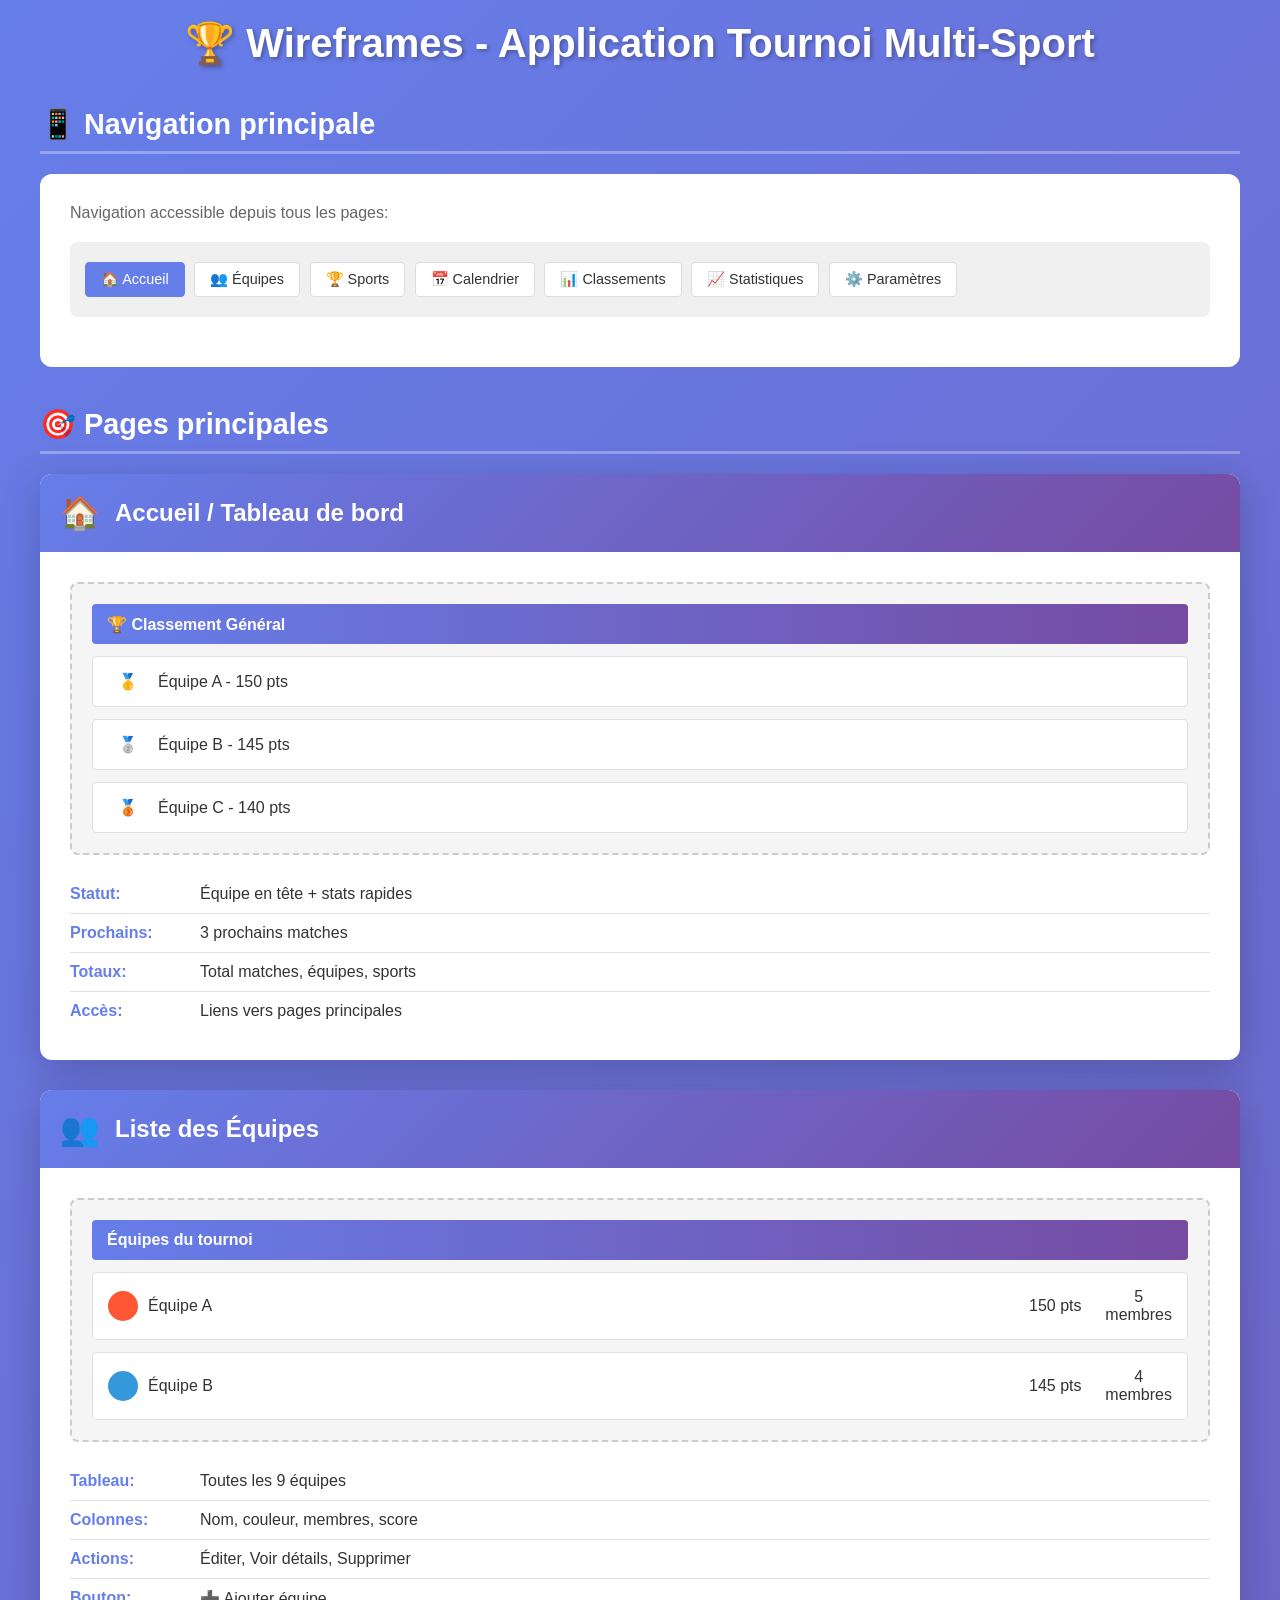
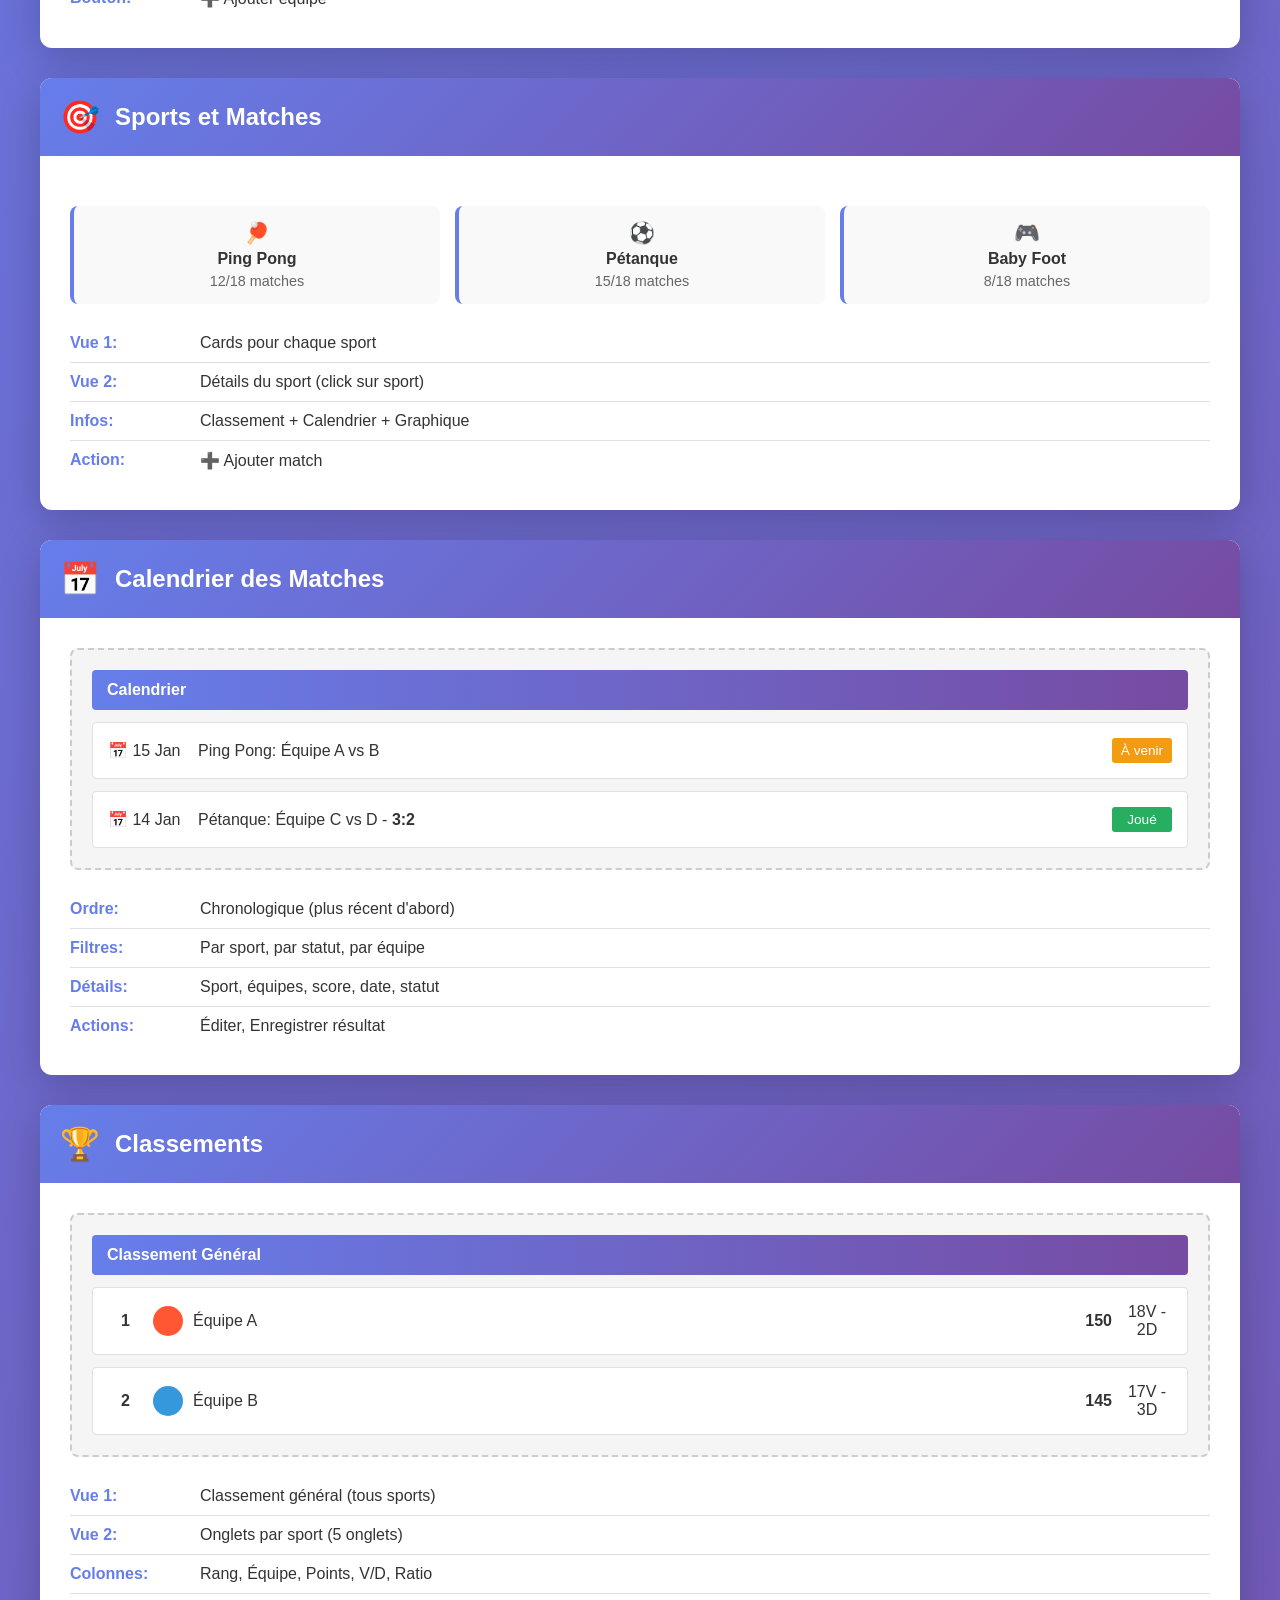
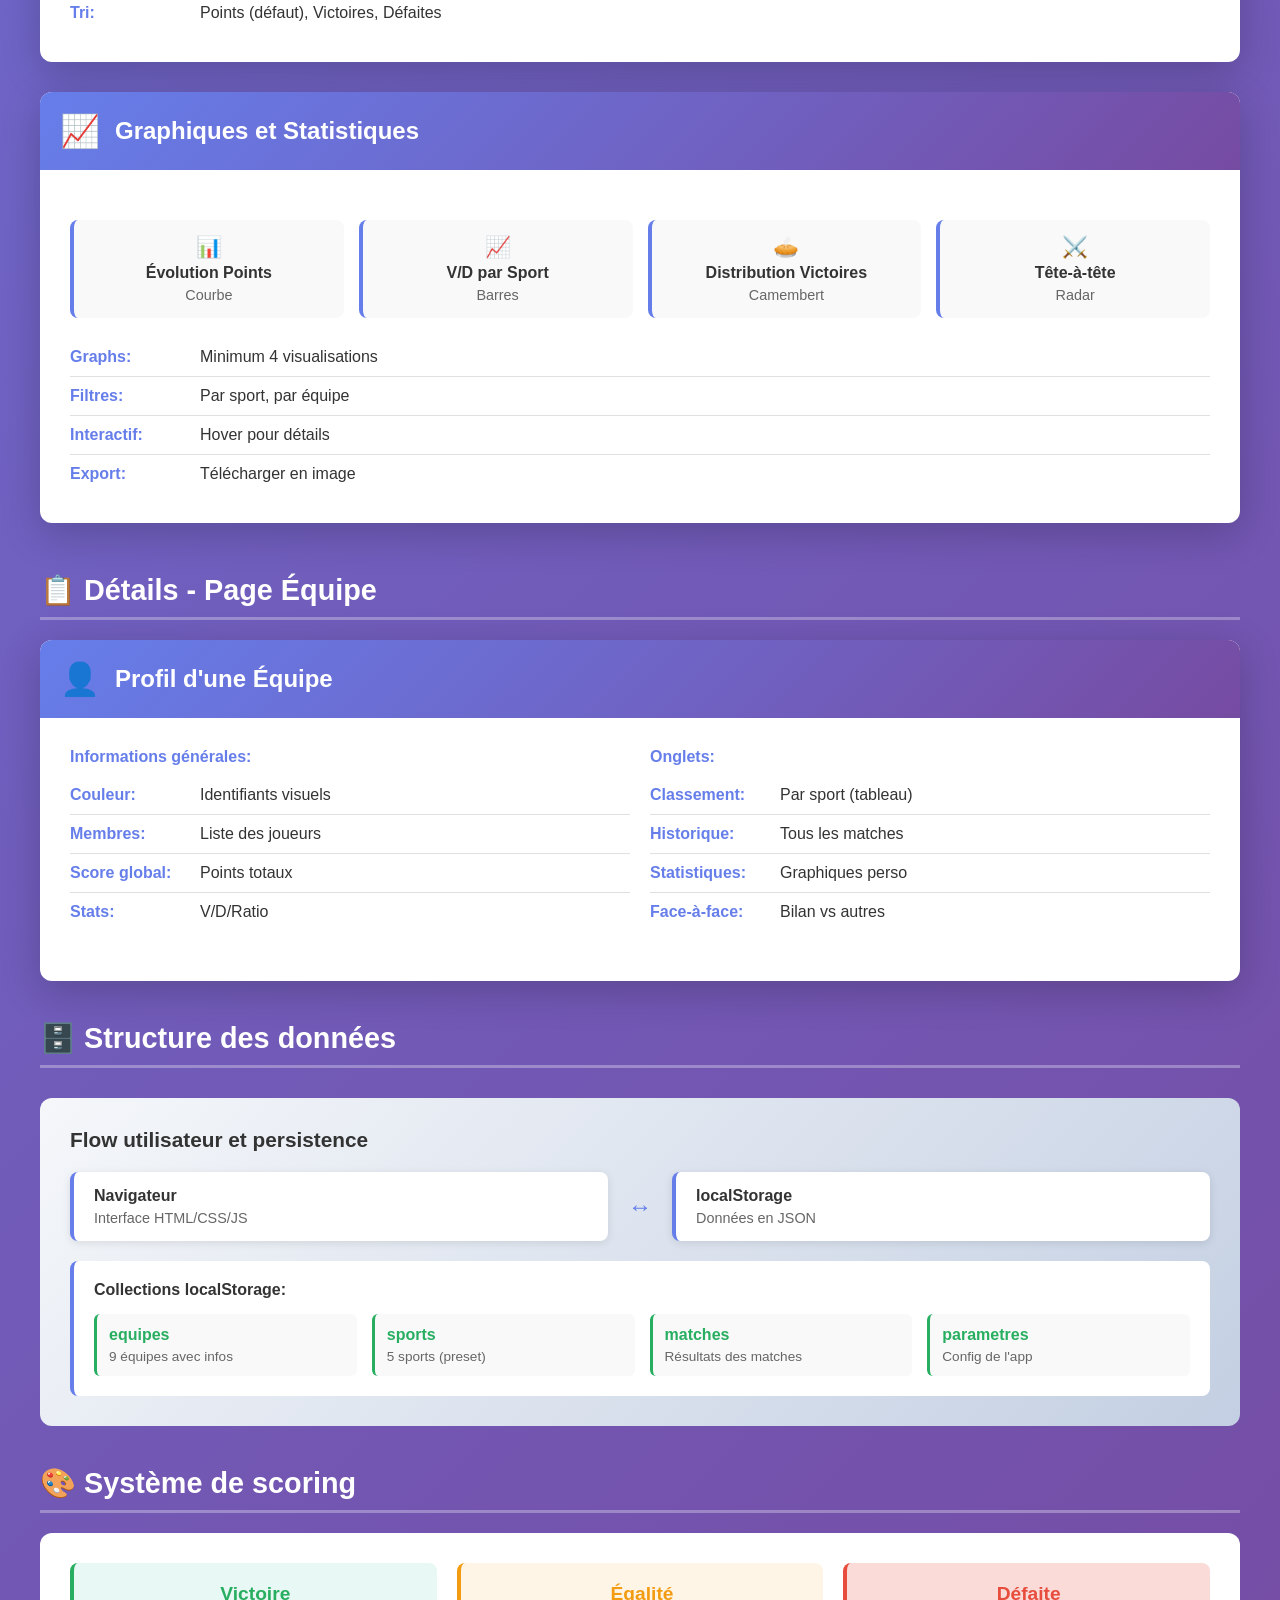
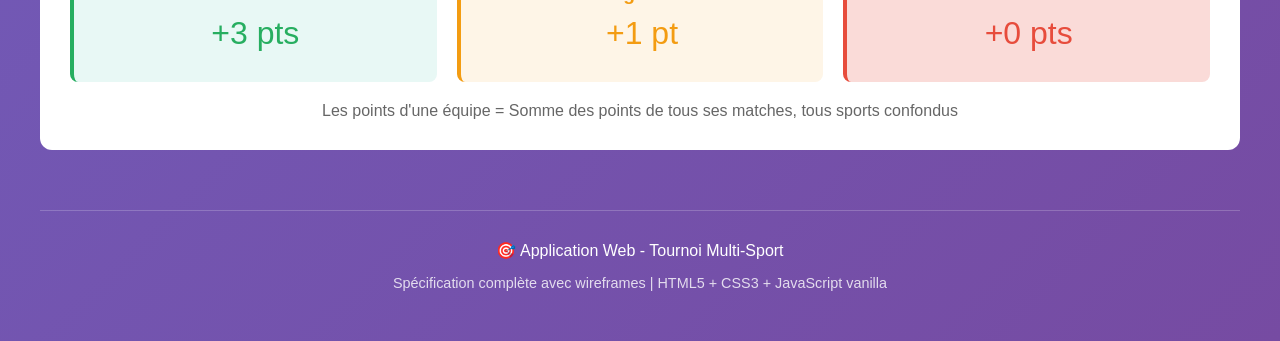
==== WIREFRAMES.html @ c4575656 "Spec: Application web tournoi multi-sport avec 9 équipes et 5 sports Ajout de trois documents de spé" ====
<!DOCTYPE html>
<html lang="fr">
<head>
    <meta charset="UTF-8">
    <meta name="viewport" content="width=device-width, initial-scale=1.0">
    <title>Wireframes - Application Tournoi Multi-Sport</title>
    <style>
        * {
            margin: 0;
            padding: 0;
            box-sizing: border-box;
        }

        body {
            font-family: -apple-system, BlinkMacSystemFont, 'Segoe UI', Roboto, Oxygen, Ubuntu, Cantarell, sans-serif;
            background: linear-gradient(135deg, #667eea 0%, #764ba2 100%);
            color: #333;
            padding: 20px;
            min-height: 100vh;
        }

        .container {
            max-width: 1200px;
            margin: 0 auto;
        }

        h1 {
            color: white;
            text-align: center;
            margin-bottom: 40px;
            font-size: 2.5em;
            text-shadow: 2px 2px 4px rgba(0,0,0,0.3);
        }

        h2 {
            color: white;
            margin-bottom: 20px;
            margin-top: 40px;
            font-size: 1.8em;
            padding-bottom: 10px;
            border-bottom: 3px solid rgba(255,255,255,0.3);
        }

        .pages-grid {
            display: grid;
            grid-template-columns: repeat(auto-fit, minmax(600px, 1fr));
            gap: 30px;
            margin-bottom: 50px;
        }

        .page-card {
            background: white;
            border-radius: 12px;
            box-shadow: 0 10px 40px rgba(0,0,0,0.2);
            overflow: hidden;
            transition: transform 0.3s ease, box-shadow 0.3s ease;
        }

        .page-card:hover {
            transform: translateY(-5px);
            box-shadow: 0 15px 50px rgba(0,0,0,0.3);
        }

        .page-header {
            background: linear-gradient(135deg, #667eea 0%, #764ba2 100%);
            color: white;
            padding: 20px;
            display: flex;
            align-items: center;
            gap: 15px;
        }

        .page-header h3 {
            font-size: 1.5em;
            margin: 0;
        }

        .page-icon {
            font-size: 2em;
        }

        .page-content {
            padding: 30px;
        }

        .wireframe {
            background: #f5f5f5;
            border: 2px dashed #ccc;
            border-radius: 8px;
            padding: 20px;
            margin-bottom: 20px;
            min-height: 200px;
            display: flex;
            flex-direction: column;
            gap: 12px;
        }

        .wireframe-bar {
            background: linear-gradient(90deg, #667eea 0%, #764ba2 100%);
            height: 40px;
            border-radius: 4px;
            color: white;
            display: flex;
            align-items: center;
            padding: 0 15px;
            font-weight: 600;
        }

        .wireframe-row {
            background: white;
            border: 1px solid #e0e0e0;
            border-radius: 4px;
            padding: 15px;
            display: flex;
            gap: 10px;
            align-items: center;
        }

        .wireframe-cell {
            flex: 1;
            background: #f9f9f9;
            padding: 10px;
            border-radius: 3px;
            border-left: 3px solid #667eea;
            font-size: 0.9em;
            color: #666;
        }

        .element-list {
            list-style: none;
            padding: 0;
        }

        .element-list li {
            padding: 10px 0;
            border-bottom: 1px solid #e0e0e0;
            display: flex;
            gap: 10px;
            align-items: flex-start;
        }

        .element-list li:last-child {
            border-bottom: none;
        }

        .element-list em {
            color: #667eea;
            font-style: normal;
            font-weight: 600;
            min-width: 120px;
        }

        .navigation-example {
            background: #f0f0f0;
            padding: 15px;
            border-radius: 8px;
            margin: 20px 0;
        }

        .nav-item {
            display: inline-block;
            padding: 8px 15px;
            background: white;
            border: 1px solid #ddd;
            border-radius: 4px;
            margin: 5px 5px 5px 0;
            font-size: 0.9em;
        }

        .nav-item.active {
            background: #667eea;
            color: white;
            border-color: #667eea;
        }

        .feature-grid {
            display: grid;
            grid-template-columns: repeat(auto-fit, minmax(200px, 1fr));
            gap: 15px;
            margin: 20px 0;
        }

        .feature-box {
            background: #f9f9f9;
            padding: 15px;
            border-radius: 8px;
            border-left: 4px solid #667eea;
            text-align: center;
        }

        .feature-box em {
            display: block;
            font-size: 1.3em;
            margin-bottom: 5px;
            font-style: normal;
        }

        .data-flow {
            background: linear-gradient(135deg, #f5f7fa 0%, #c3cfe2 100%);
            padding: 30px;
            border-radius: 12px;
            margin: 30px 0;
        }

        .data-flow h3 {
            color: #333;
            margin-bottom: 20px;
            font-size: 1.3em;
        }

        .flow-box {
            display: flex;
            gap: 20px;
            align-items: center;
            margin: 15px 0;
            flex-wrap: wrap;
        }

        .flow-item {
            background: white;
            padding: 15px 20px;
            border-radius: 8px;
            border-left: 4px solid #667eea;
            flex: 1;
            min-width: 150px;
            box-shadow: 0 2px 8px rgba(0,0,0,0.1);
        }

        .flow-arrow {
            color: #667eea;
            font-size: 1.5em;
            font-weight: bold;
        }

        .footer {
            text-align: center;
            color: white;
            margin-top: 60px;
            padding: 30px;
            border-top: 1px solid rgba(255,255,255,0.2);
        }

        @media (max-width: 768px) {
            .pages-grid {
                grid-template-columns: 1fr;
            }

            h1 {
                font-size: 1.8em;
            }

            h2 {
                font-size: 1.4em;
            }
        }
    </style>
</head>
<body>
    <div class="container">
        <h1>🏆 Wireframes - Application Tournoi Multi-Sport</h1>

        <h2>📱 Navigation principale</h2>
        <div style="background: white; padding: 30px; border-radius: 12px; margin-bottom: 40px;">
            <p style="color: #666; margin-bottom: 15px;">Navigation accessible depuis tous les pages:</p>
            <div class="navigation-example">
                <div class="nav-item active">🏠 Accueil</div>
                <div class="nav-item">👥 Équipes</div>
                <div class="nav-item">🏆 Sports</div>
                <div class="nav-item">📅 Calendrier</div>
                <div class="nav-item">📊 Classements</div>
                <div class="nav-item">📈 Statistiques</div>
                <div class="nav-item">⚙️ Paramètres</div>
            </div>
        </div>

        <h2>🎯 Pages principales</h2>
        <div class="pages-grid">
            <!-- Page 1: Accueil -->
            <div class="page-card">
                <div class="page-header">
                    <span class="page-icon">🏠</span>
                    <h3>Accueil / Tableau de bord</h3>
                </div>
                <div class="page-content">
                    <div class="wireframe">
                        <div class="wireframe-bar">🏆 Classement Général</div>
                        <div class="wireframe-row">
                            <div style="flex: 0 0 40px; text-align: center; font-weight: bold;">🥇</div>
                            <div style="flex: 1;">Équipe A - 150 pts</div>
                        </div>
                        <div class="wireframe-row">
                            <div style="flex: 0 0 40px; text-align: center; font-weight: bold;">🥈</div>
                            <div style="flex: 1;">Équipe B - 145 pts</div>
                        </div>
                        <div class="wireframe-row">
                            <div style="flex: 0 0 40px; text-align: center; font-weight: bold;">🥉</div>
                            <div style="flex: 1;">Équipe C - 140 pts</div>
                        </div>
                    </div>

                    <ul class="element-list">
                        <li><em>Statut:</em> Équipe en tête + stats rapides</li>
                        <li><em>Prochains:</em> 3 prochains matches</li>
                        <li><em>Totaux:</em> Total matches, équipes, sports</li>
                        <li><em>Accès:</em> Liens vers pages principales</li>
                    </ul>
                </div>
            </div>

            <!-- Page 2: Équipes -->
            <div class="page-card">
                <div class="page-header">
                    <span class="page-icon">👥</span>
                    <h3>Liste des Équipes</h3>
                </div>
                <div class="page-content">
                    <div class="wireframe">
                        <div class="wireframe-bar">Équipes du tournoi</div>
                        <div class="wireframe-row">
                            <div style="flex: 0 0 30px; width: 30px; height: 30px; background: #FF5733; border-radius: 50%;"></div>
                            <div style="flex: 1;">Équipe A</div>
                            <div style="flex: 0 0 80px; text-align: center;">150 pts</div>
                            <div style="flex: 0 0 60px; text-align: center;">5 membres</div>
                        </div>
                        <div class="wireframe-row">
                            <div style="flex: 0 0 30px; width: 30px; height: 30px; background: #3498DB; border-radius: 50%;"></div>
                            <div style="flex: 1;">Équipe B</div>
                            <div style="flex: 0 0 80px; text-align: center;">145 pts</div>
                            <div style="flex: 0 0 60px; text-align: center;">4 membres</div>
                        </div>
                    </div>

                    <ul class="element-list">
                        <li><em>Tableau:</em> Toutes les 9 équipes</li>
                        <li><em>Colonnes:</em> Nom, couleur, membres, score</li>
                        <li><em>Actions:</em> Éditer, Voir détails, Supprimer</li>
                        <li><em>Bouton:</em> ➕ Ajouter équipe</li>
                    </ul>
                </div>
            </div>

            <!-- Page 3: Sports -->
            <div class="page-card">
                <div class="page-header">
                    <span class="page-icon">🎯</span>
                    <h3>Sports et Matches</h3>
                </div>
                <div class="page-content">
                    <div class="feature-grid">
                        <div class="feature-box">
                            <em>🏓</em>
                            <strong>Ping Pong</strong>
                            <p style="color: #666; font-size: 0.9em; margin-top: 5px;">12/18 matches</p>
                        </div>
                        <div class="feature-box">
                            <em>⚽</em>
                            <strong>Pétanque</strong>
                            <p style="color: #666; font-size: 0.9em; margin-top: 5px;">15/18 matches</p>
                        </div>
                        <div class="feature-box">
                            <em>🎮</em>
                            <strong>Baby Foot</strong>
                            <p style="color: #666; font-size: 0.9em; margin-top: 5px;">8/18 matches</p>
                        </div>
                    </div>

                    <ul class="element-list">
                        <li><em>Vue 1:</em> Cards pour chaque sport</li>
                        <li><em>Vue 2:</em> Détails du sport (click sur sport)</li>
                        <li><em>Infos:</em> Classement + Calendrier + Graphique</li>
                        <li><em>Action:</em> ➕ Ajouter match</li>
                    </ul>
                </div>
            </div>

            <!-- Page 4: Calendrier -->
            <div class="page-card">
                <div class="page-header">
                    <span class="page-icon">📅</span>
                    <h3>Calendrier des Matches</h3>
                </div>
                <div class="page-content">
                    <div class="wireframe">
                        <div class="wireframe-bar">Calendrier</div>
                        <div class="wireframe-row">
                            <div style="flex: 0 0 80px;">📅 15 Jan</div>
                            <div style="flex: 1;">Ping Pong: Équipe A vs B</div>
                            <div style="flex: 0 0 60px; background: #F39C12; color: white; padding: 5px; border-radius: 3px; text-align: center; font-size: 0.85em;">À venir</div>
                        </div>
                        <div class="wireframe-row">
                            <div style="flex: 0 0 80px;">📅 14 Jan</div>
                            <div style="flex: 1;">Pétanque: Équipe C vs D - <strong>3:2</strong></div>
                            <div style="flex: 0 0 60px; background: #27AE60; color: white; padding: 5px; border-radius: 3px; text-align: center; font-size: 0.85em;">Joué</div>
                        </div>
                    </div>

                    <ul class="element-list">
                        <li><em>Ordre:</em> Chronologique (plus récent d'abord)</li>
                        <li><em>Filtres:</em> Par sport, par statut, par équipe</li>
                        <li><em>Détails:</em> Sport, équipes, score, date, statut</li>
                        <li><em>Actions:</em> Éditer, Enregistrer résultat</li>
                    </ul>
                </div>
            </div>

            <!-- Page 5: Classements -->
            <div class="page-card">
                <div class="page-header">
                    <span class="page-icon">🏆</span>
                    <h3>Classements</h3>
                </div>
                <div class="page-content">
                    <div class="wireframe">
                        <div class="wireframe-bar">Classement Général</div>
                        <div class="wireframe-row">
                            <div style="flex: 0 0 35px; text-align: center; font-weight: bold;">1</div>
                            <div style="flex: 0 0 30px; width: 30px; height: 30px; background: #FF5733; border-radius: 50%;"></div>
                            <div style="flex: 1;">Équipe A</div>
                            <div style="flex: 0 0 50px; text-align: right;"><strong>150</strong></div>
                            <div style="flex: 0 0 50px; text-align: center;">18V - 2D</div>
                        </div>
                        <div class="wireframe-row">
                            <div style="flex: 0 0 35px; text-align: center; font-weight: bold;">2</div>
                            <div style="flex: 0 0 30px; width: 30px; height: 30px; background: #3498DB; border-radius: 50%;"></div>
                            <div style="flex: 1;">Équipe B</div>
                            <div style="flex: 0 0 50px; text-align: right;"><strong>145</strong></div>
                            <div style="flex: 0 0 50px; text-align: center;">17V - 3D</div>
                        </div>
                    </div>

                    <ul class="element-list">
                        <li><em>Vue 1:</em> Classement général (tous sports)</li>
                        <li><em>Vue 2:</em> Onglets par sport (5 onglets)</li>
                        <li><em>Colonnes:</em> Rang, Équipe, Points, V/D, Ratio</li>
                        <li><em>Tri:</em> Points (défaut), Victoires, Défaites</li>
                    </ul>
                </div>
            </div>

            <!-- Page 6: Statistiques -->
            <div class="page-card">
                <div class="page-header">
                    <span class="page-icon">📈</span>
                    <h3>Graphiques et Statistiques</h3>
                </div>
                <div class="page-content">
                    <div class="feature-grid">
                        <div class="feature-box">
                            <em>📊</em>
                            <strong>Évolution Points</strong>
                            <p style="color: #666; font-size: 0.9em; margin-top: 5px;">Courbe</p>
                        </div>
                        <div class="feature-box">
                            <em>📈</em>
                            <strong>V/D par Sport</strong>
                            <p style="color: #666; font-size: 0.9em; margin-top: 5px;">Barres</p>
                        </div>
                        <div class="feature-box">
                            <em>🥧</em>
                            <strong>Distribution Victoires</strong>
                            <p style="color: #666; font-size: 0.9em; margin-top: 5px;">Camembert</p>
                        </div>
                        <div class="feature-box">
                            <em>⚔️</em>
                            <strong>Tête-à-tête</strong>
                            <p style="color: #666; font-size: 0.9em; margin-top: 5px;">Radar</p>
                        </div>
                    </div>

                    <ul class="element-list">
                        <li><em>Graphs:</em> Minimum 4 visualisations</li>
                        <li><em>Filtres:</em> Par sport, par équipe</li>
                        <li><em>Interactif:</em> Hover pour détails</li>
                        <li><em>Export:</em> Télécharger en image</li>
                    </ul>
                </div>
            </div>
        </div>

        <h2>📋 Détails - Page Équipe</h2>
        <div class="page-card" style="margin-bottom: 40px;">
            <div class="page-header">
                <span class="page-icon">👤</span>
                <h3>Profil d'une Équipe</h3>
            </div>
            <div class="page-content">
                <div style="display: grid; grid-template-columns: 1fr 1fr; gap: 20px;">
                    <div>
                        <strong style="display: block; margin-bottom: 10px; color: #667eea;">Informations générales:</strong>
                        <ul class="element-list" style="margin-bottom: 20px;">
                            <li><em>Couleur:</em> Identifiants visuels</li>
                            <li><em>Membres:</em> Liste des joueurs</li>
                            <li><em>Score global:</em> Points totaux</li>
                            <li><em>Stats:</em> V/D/Ratio</li>
                        </ul>
                    </div>
                    <div>
                        <strong style="display: block; margin-bottom: 10px; color: #667eea;">Onglets:</strong>
                        <ul class="element-list">
                            <li><em>Classement:</em> Par sport (tableau)</li>
                            <li><em>Historique:</em> Tous les matches</li>
                            <li><em>Statistiques:</em> Graphiques perso</li>
                            <li><em>Face-à-face:</em> Bilan vs autres</li>
                        </ul>
                    </div>
                </div>
            </div>
        </div>

        <h2>🗄️ Structure des données</h2>
        <div class="data-flow">
            <h3>Flow utilisateur et persistence</h3>
            <div class="flow-box">
                <div class="flow-item">
                    <strong>Navigateur</strong>
                    <p style="color: #666; margin-top: 5px; font-size: 0.9em;">Interface HTML/CSS/JS</p>
                </div>
                <div class="flow-arrow">↔️</div>
                <div class="flow-item">
                    <strong>localStorage</strong>
                    <p style="color: #666; margin-top: 5px; font-size: 0.9em;">Données en JSON</p>
                </div>
            </div>

            <div style="background: white; padding: 20px; border-radius: 8px; margin-top: 20px; border-left: 4px solid #667eea;">
                <strong style="display: block; margin-bottom: 15px; color: #333;">Collections localStorage:</strong>
                <div style="display: grid; grid-template-columns: repeat(auto-fit, minmax(180px, 1fr)); gap: 15px;">
                    <div style="background: #f9f9f9; padding: 12px; border-radius: 6px; border-left: 3px solid #27AE60;">
                        <strong style="display: block; margin-bottom: 5px; color: #27AE60;">equipes</strong>
                        <p style="font-size: 0.85em; color: #666;">9 équipes avec infos</p>
                    </div>
                    <div style="background: #f9f9f9; padding: 12px; border-radius: 6px; border-left: 3px solid #27AE60;">
                        <strong style="display: block; margin-bottom: 5px; color: #27AE60;">sports</strong>
                        <p style="font-size: 0.85em; color: #666;">5 sports (preset)</p>
                    </div>
                    <div style="background: #f9f9f9; padding: 12px; border-radius: 6px; border-left: 3px solid #27AE60;">
                        <strong style="display: block; margin-bottom: 5px; color: #27AE60;">matches</strong>
                        <p style="font-size: 0.85em; color: #666;">Résultats des matches</p>
                    </div>
                    <div style="background: #f9f9f9; padding: 12px; border-radius: 6px; border-left: 3px solid #27AE60;">
                        <strong style="display: block; margin-bottom: 5px; color: #27AE60;">parametres</strong>
                        <p style="font-size: 0.85em; color: #666;">Config de l'app</p>
                    </div>
                </div>
            </div>
        </div>

        <h2>🎨 Système de scoring</h2>
        <div style="background: white; padding: 30px; border-radius: 12px; margin-bottom: 40px;">
            <div style="display: grid; grid-template-columns: 1fr 1fr 1fr; gap: 20px;">
                <div style="text-align: center; padding: 20px; background: #E8F8F5; border-radius: 8px; border-left: 4px solid #27AE60;">
                    <strong style="font-size: 1.2em; color: #27AE60;">Victoire</strong>
                    <p style="font-size: 2em; margin: 10px 0; color: #27AE60;">+3 pts</p>
                </div>
                <div style="text-align: center; padding: 20px; background: #FEF5E7; border-radius: 8px; border-left: 4px solid #F39C12;">
                    <strong style="font-size: 1.2em; color: #F39C12;">Égalité</strong>
                    <p style="font-size: 2em; margin: 10px 0; color: #F39C12;">+1 pt</p>
                </div>
                <div style="text-align: center; padding: 20px; background: #FADBD8; border-radius: 8px; border-left: 4px solid #E74C3C;">
                    <strong style="font-size: 1.2em; color: #E74C3C;">Défaite</strong>
                    <p style="font-size: 2em; margin: 10px 0; color: #E74C3C;">+0 pts</p>
                </div>
            </div>
            <p style="color: #666; margin-top: 20px; text-align: center;">
                Les points d'une équipe = Somme des points de tous ses matches, tous sports confondus
            </p>
        </div>

        <div class="footer">
            <p style="margin-bottom: 15px;">🎯 Application Web - Tournoi Multi-Sport</p>
            <p style="font-size: 0.9em; opacity: 0.8;">Spécification complète avec wireframes | HTML5 + CSS3 + JavaScript vanilla</p>
        </div>
    </div>
</body>
</html>
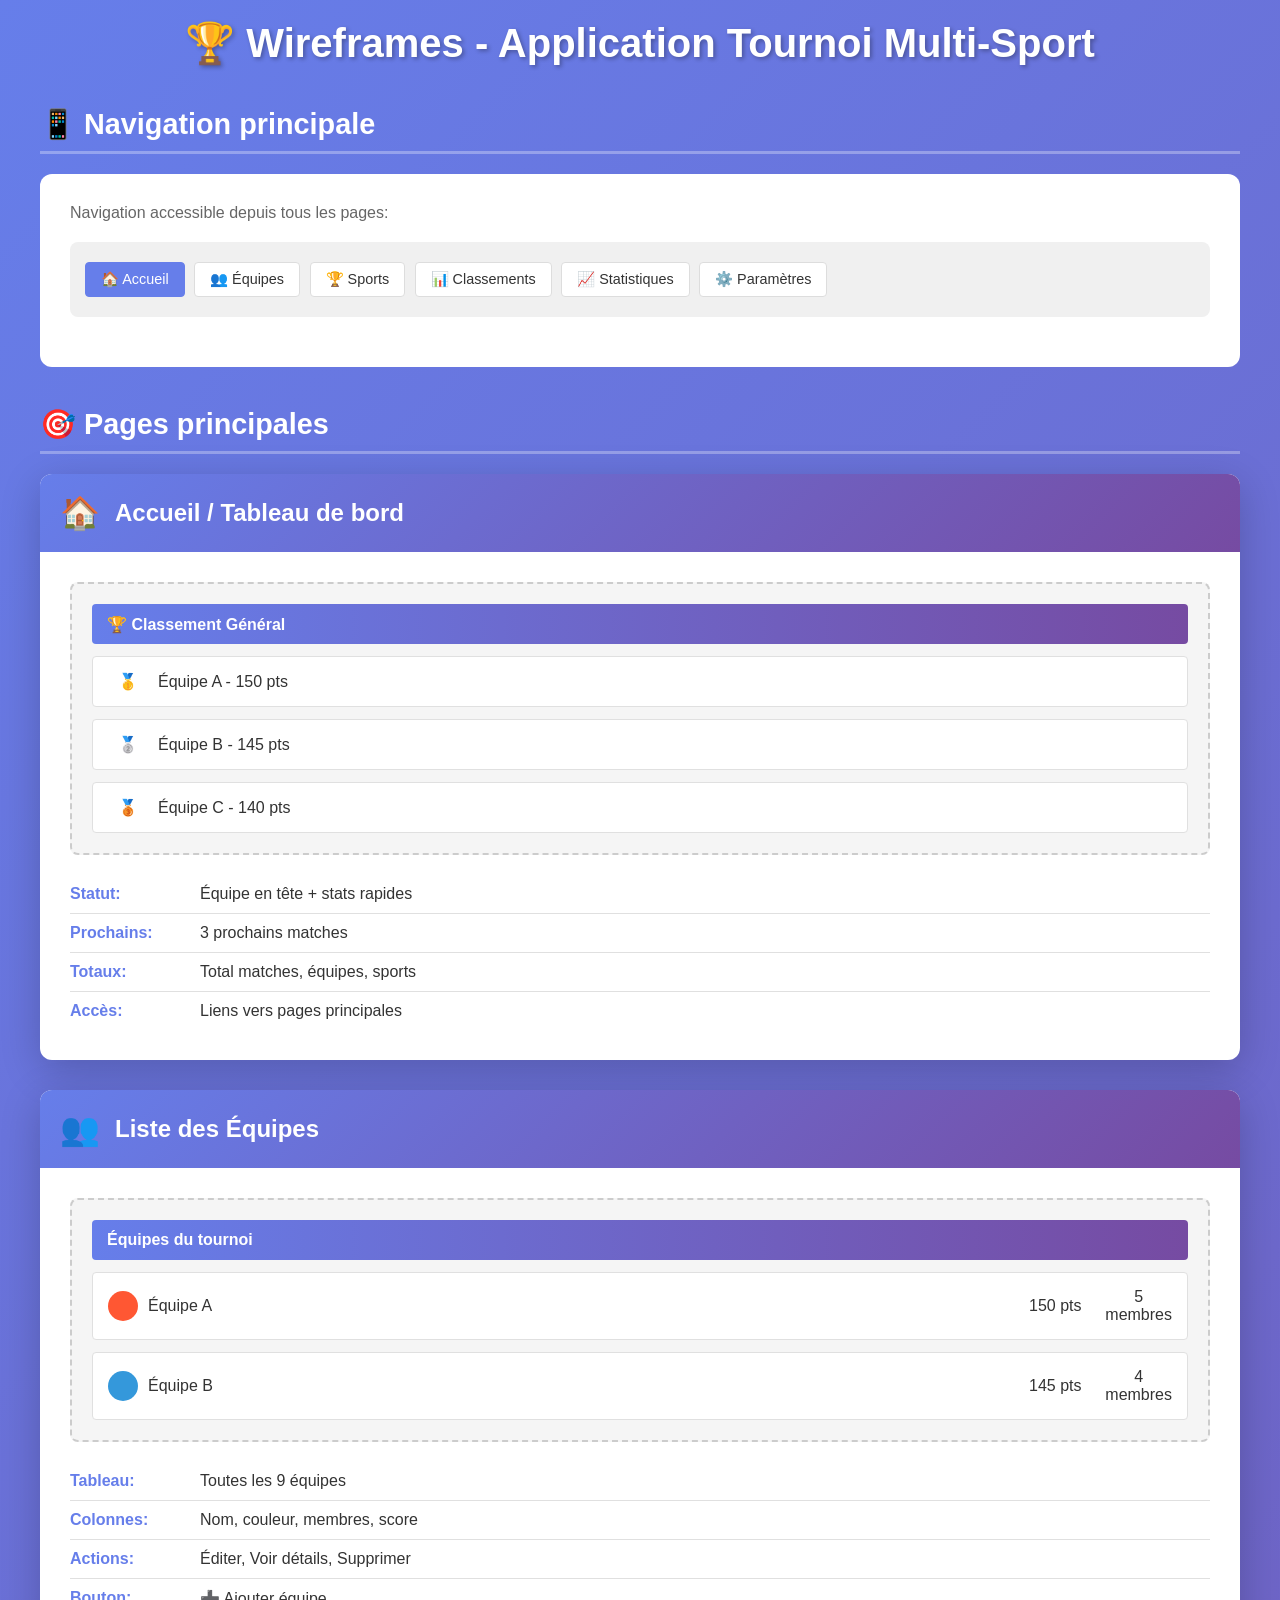
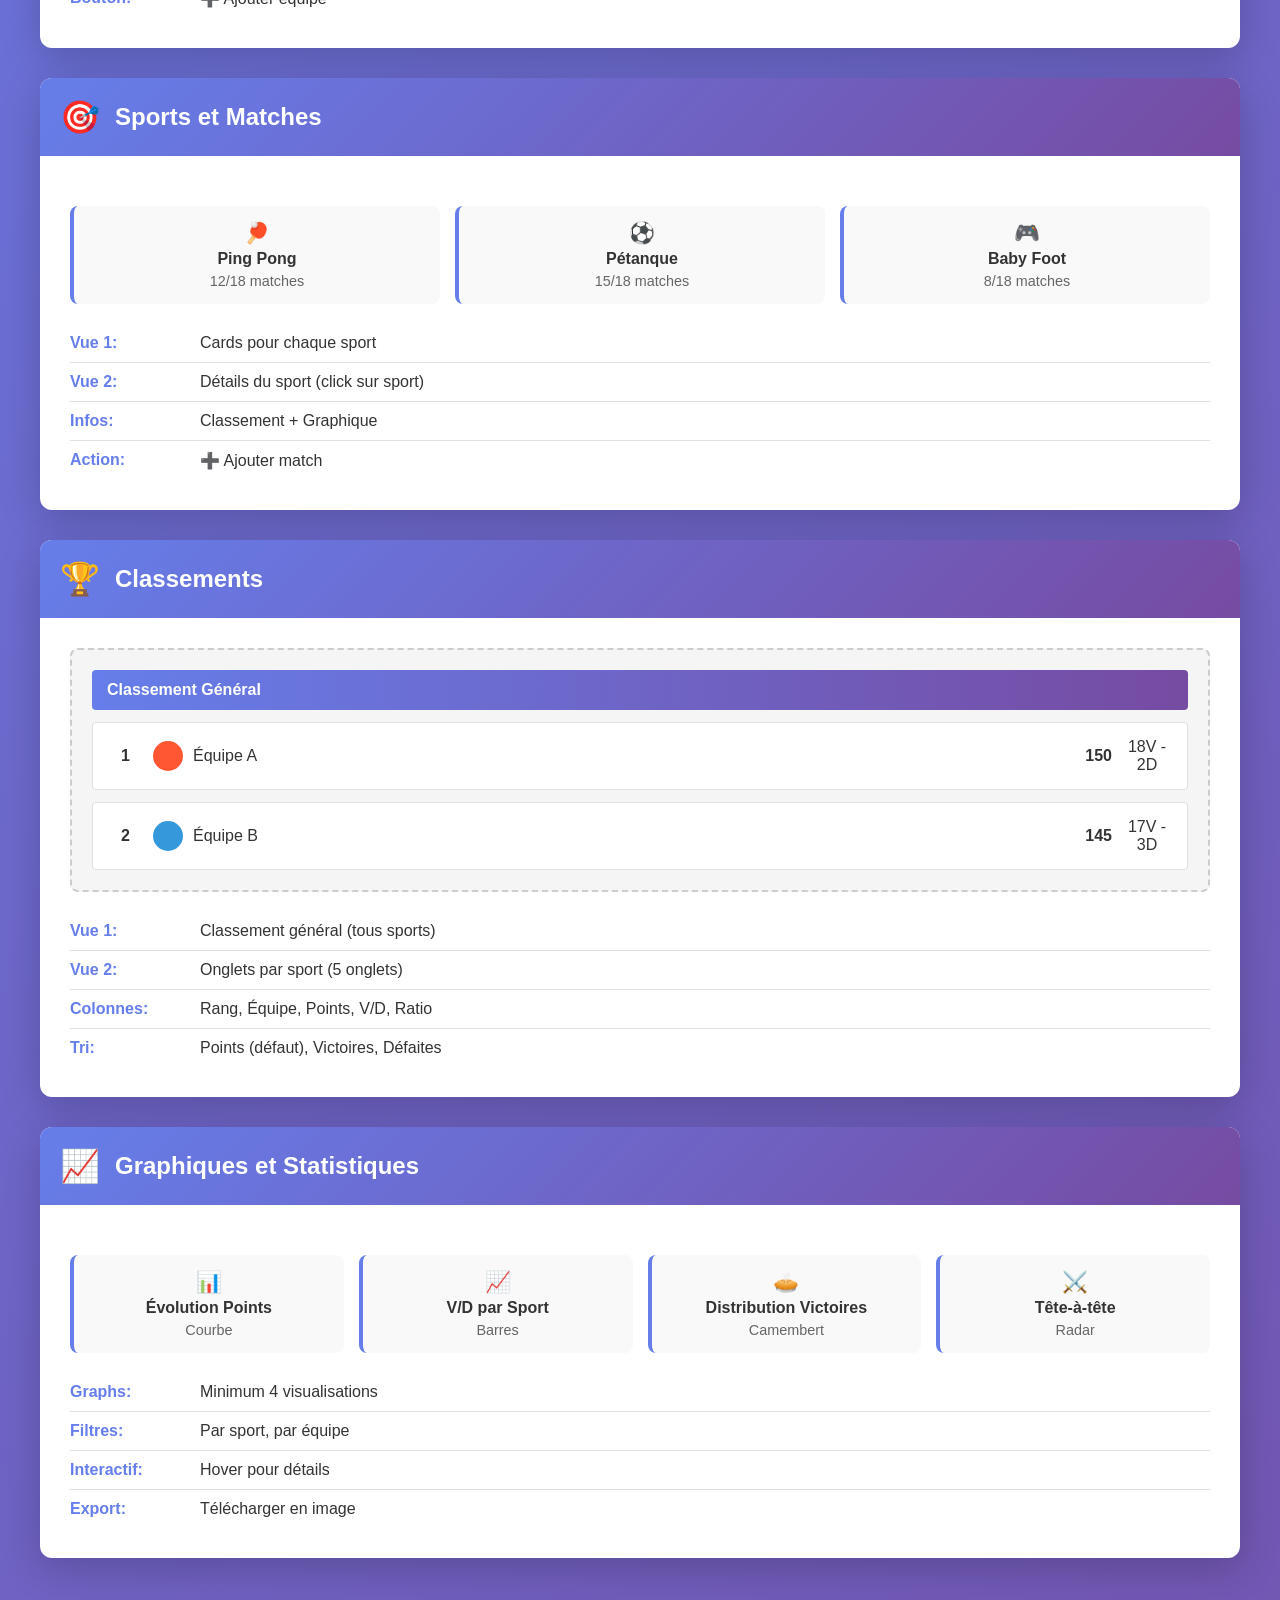
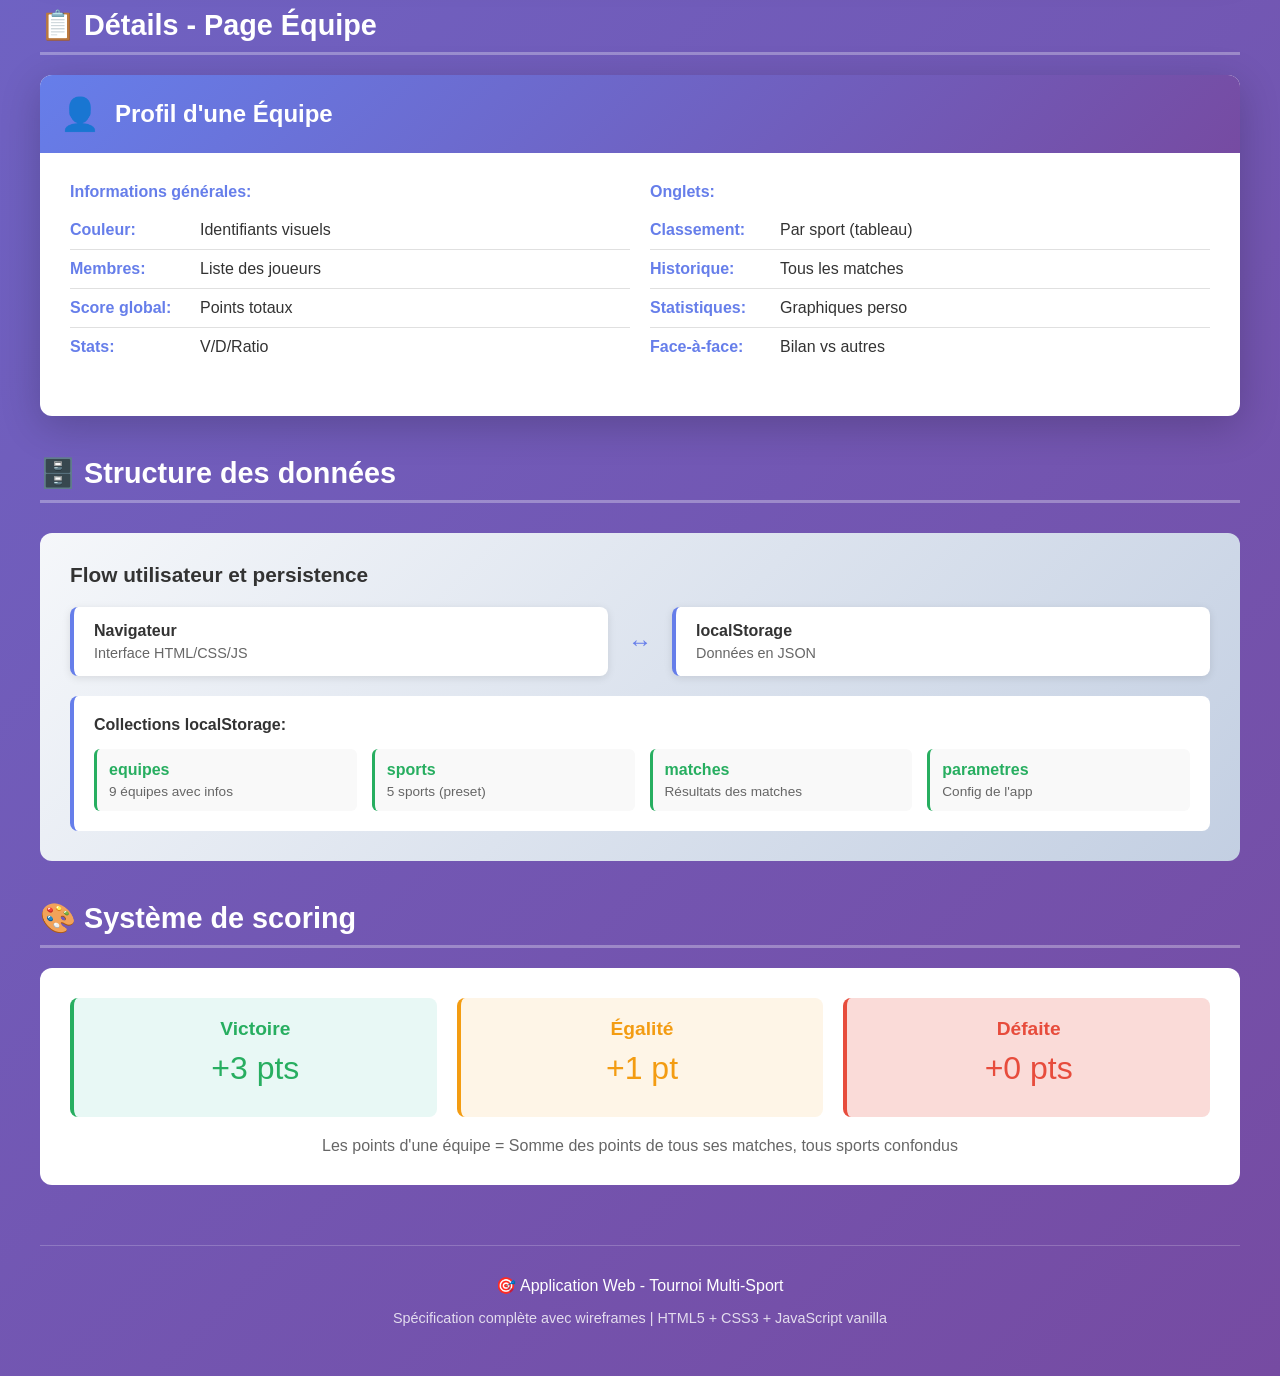
==== commit b977a224: "Refactor: Enlever la gestion du calendrier - Suppression de la page "Calendrier / Planning" - Fusion" ====
--- a/WIREFRAMES.html
+++ b/WIREFRAMES.html
@@ -266,7 +266,6 @@
                 <div class="nav-item active">🏠 Accueil</div>
                 <div class="nav-item">👥 Équipes</div>
                 <div class="nav-item">🏆 Sports</div>
-                <div class="nav-item">📅 Calendrier</div>
                 <div class="nav-item">📊 Classements</div>
                 <div class="nav-item">📈 Statistiques</div>
                 <div class="nav-item">⚙️ Paramètres</div>
@@ -367,43 +366,13 @@
                     <ul class="element-list">
                         <li><em>Vue 1:</em> Cards pour chaque sport</li>
                         <li><em>Vue 2:</em> Détails du sport (click sur sport)</li>
-                        <li><em>Infos:</em> Classement + Calendrier + Graphique</li>
+                        <li><em>Infos:</em> Classement + Graphique</li>
                         <li><em>Action:</em> ➕ Ajouter match</li>
                     </ul>
                 </div>
             </div>
 
-            <!-- Page 4: Calendrier -->
-            <div class="page-card">
-                <div class="page-header">
-                    <span class="page-icon">📅</span>
-                    <h3>Calendrier des Matches</h3>
-                </div>
-                <div class="page-content">
-                    <div class="wireframe">
-                        <div class="wireframe-bar">Calendrier</div>
-                        <div class="wireframe-row">
-                            <div style="flex: 0 0 80px;">📅 15 Jan</div>
-                            <div style="flex: 1;">Ping Pong: Équipe A vs B</div>
-                            <div style="flex: 0 0 60px; background: #F39C12; color: white; padding: 5px; border-radius: 3px; text-align: center; font-size: 0.85em;">À venir</div>
-                        </div>
-                        <div class="wireframe-row">
-                            <div style="flex: 0 0 80px;">📅 14 Jan</div>
-                            <div style="flex: 1;">Pétanque: Équipe C vs D - <strong>3:2</strong></div>
-                            <div style="flex: 0 0 60px; background: #27AE60; color: white; padding: 5px; border-radius: 3px; text-align: center; font-size: 0.85em;">Joué</div>
-                        </div>
-                    </div>
-
-                    <ul class="element-list">
-                        <li><em>Ordre:</em> Chronologique (plus récent d'abord)</li>
-                        <li><em>Filtres:</em> Par sport, par statut, par équipe</li>
-                        <li><em>Détails:</em> Sport, équipes, score, date, statut</li>
-                        <li><em>Actions:</em> Éditer, Enregistrer résultat</li>
-                    </ul>
-                </div>
-            </div>
-
-            <!-- Page 5: Classements -->
+            <!-- Page 4: Classements -->
             <div class="page-card">
                 <div class="page-header">
                     <span class="page-icon">🏆</span>
@@ -437,7 +406,7 @@
                 </div>
             </div>
 
-            <!-- Page 6: Statistiques -->
+            <!-- Page 5: Statistiques -->
             <div class="page-card">
                 <div class="page-header">
                     <span class="page-icon">📈</span>
